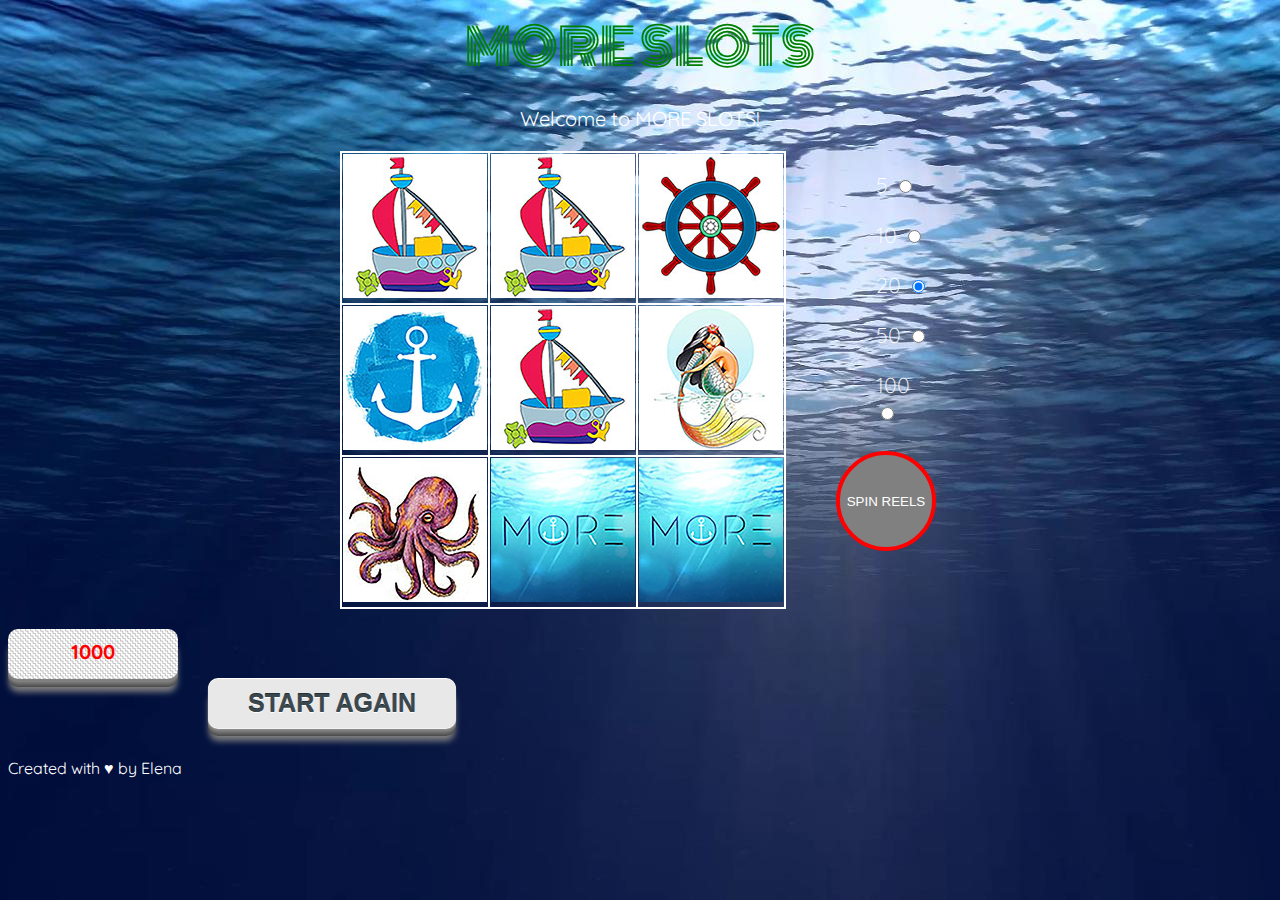
==== index.html @ 9595b636 "loser-cells become transparent" ====
<!DOCTYPE html>
<html lang="en">
<head>
	<meta charset="UTF-8">
	<title>More Slots</title>
	<script src="https://code.jquery.com/jquery-2.2.4.min.js"></script>
	<link href="https://fonts.googleapis.com/css?family=Monoton" rel="stylesheet">
	<link href="https://fonts.googleapis.com/css?family=Quicksand" rel="stylesheet">
	<link rel="stylesheet" type="text/css" href="css/style.css">

</head>
<body>
<!-- <img src = "http://i.giphy.com/3osxYuthM9iM6IEIY8.gif"> -->
<header>MORE SLOTS</header>
<div id="msg">Hello!</div>

<div class = "container">
	<div id="table">
	<table id="board">
		<tr>
			<td class="cell" id="0"><img src=""></td>
			<td class="cell" id="1"><img src=""></td>
			<td class="cell" id="2"><img src=""></td>
		</tr>
		<tr>
			<td class="cell" id="3"><img src=""></td>
			<td class="cell" id="4"><img src=""></td>
			<td class="cell" id="5"><img src=""></td>
		</tr>
		<tr>
			<td class="cell" id="6"><img src=""></td>
			<td class="cell" id="7"><img src=""></td>
			<td class="cell" id="8"><img src=""></td>
		</tr>
	</table>
	</div>
	<div id = "radio">
		<label>5 <input type="radio" name="bet" value="5"></label>
		<label>10 <input type="radio" name="bet" value="10"></label>
		<label>20 <input type="radio" name="bet" value="20" checked></label>
		<label>50 <input type="radio" name="bet" value="50"></label>
		<label>100 <input type="radio" name="bet" value="100"></label>
	</div>
	<button id="spin">SPIN REELS</button>
</div>

<div id="balance">1000</div>

<!-- <button id="resetButton">PLAY AGAIN</button> -->
<a class="button" id="reset-button">
	<span>Start Again</span>
</a>

<footer>Created with ♥ by <span>Elena</span></footer>

<script src="js/main.js"></script>	
</body>
</html>
---- css/style.css ----
body {
	background-image: url(ocean1.jpg);
	background-repeat: no-repeat;
	font-family: 'Quicksand', sans-serif;
}

header {
	font-size: 50px;
	text-align: center;
	color: green;
	font-family: 'Monoton', sans-serif;
}

h1 {
	font-size: 30px;
	text-align: center;
	color: lightgrey;
}

.container {
	margin: 0 auto;
	width: 600px;
	overflow: auto;
}

#table {
	display: inline-block;
	float: left;
}
#balance {
	color: red/*#003399*/;
	background-image: url(background1.jpg);
	margin-top: 20px;
	border-radius: 10px;
	width: 150px;
	height: 30px;
	text-align: center;
	padding: 10px;
	font-size: 20px;
	font-weight: bold;
    -webkit-border-radius: 10px;
    
    -webkit-box-shadow: 
        0px 3px rgba(128,128,128,1), /* gradient effects */
        0px 4px rgba(118,118,118,1),
        0px 5px rgba(108,108,108,1),
        0px 6px rgba(98,98,98,1),
        0px 7px rgba(88,88,88,1),
        0px 8px rgba(78,78,78,1),
        0px 14px 6px -1px rgba(128,128,128,1); /* shadow */
    
    -webkit-transition: -webkit-box-shadow .1s ease-in-out;
}

form {
	color: white;
}

#msg {
	font-size: 20px;
	color: white;
	text-align: center;
	padding-top: 20px;
	padding-bottom: 20px;
}
#board {
	border: solid white 2px;
	border-collapse: collapse;
	/*margin: auto;
	margin: 10 auto;*/
}

#board td {
	width: 75px;
	height: 75px;
	border: solid white 2px;
	color: red;
}

#board td img.loser-cell {
	opacity: 0.3;
}

#spin {
	display: inline-block;
	float: left;
	margin-top: 50px;
	margin-left: 50px;
	border-radius: 50px;
	width: 100px;
	height: 100px;
	border: solid red 4px;
	background-color: grey;
	color: white;
}

/*--- The Radio Buttons ---*/

#radio label {
	display: inline-block;
	float: left;
	position: relative;
	left: 10px;
	font-weight: 200;
	font-size: 1.35em;
	padding: 10px 10px 10px 80px;
	margin: 10px auto;
	height: 10px;
	width: 60px;
	z-index: 1; /*stay on top*/
	cursor: pointer;
	-webkit-transition: all 0.25s linear;
	color: white;
}

label:hover {
	color: green;
}

/*form label .checked {
}*/

footer {
	padding-top: 30px;
	color: white;
}
/*--- The Start Again Button ---*/

.button {
    position: relative;
    top: 00px;
    left: 200px;
    display: inline-block;
    margin: 0 auto;
    
    -webkit-border-radius: 10px;
    
    -webkit-box-shadow: 
        0px 3px rgba(128,128,128,1), /* gradient effects */
        0px 4px rgba(118,118,118,1),
        0px 5px rgba(108,108,108,1),
        0px 6px rgba(98,98,98,1),
        0px 7px rgba(88,88,88,1),
        0px 8px rgba(78,78,78,1),
        0px 14px 6px -1px rgba(128,128,128,1); /* shadow */
    
    -webkit-transition: -webkit-box-shadow .1s ease-in-out;
} 

.button span {
    background-color: #E8E8E8;
    background-image: 
        /* gloss gradient */
        -webkit-gradient(
            linear, 
            left bottom, 
            left top, 
            color-stop(50%,rgba(255,255,255,0)), 
            color-stop(50%,rgba(255,255,255,0.3)), 
            color-stop(100%,rgba(255,255,255,0.2)))
        
        /* dark outside gradient */
        -webkit-gradient(
            linear, 
            left top, 
            right top, 
            color-stop(0%,rgba(210,210,210,0.3)), 
            color-stop(20%,rgba(210,210,210,0)), 
            color-stop(80%,rgba(210,210,210,0)), 
            color-stop(100%,rgba(210,210,210,0.3))),
        
        /* light inner gradient */
        -webkit-gradient(
            linear, 
            left top, 
            right top, 
            color-stop(0%,rgba(255,255,255,0)), 
            color-stop(20%,rgba(255,255,255,0.5)), 
            color-stop(80%,rgba(255,255,255,0.5)), 
            color-stop(100%,rgba(255,255,255,0))),        
        
        /* diagonal line pattern */
        -webkit-gradient(
            linear, 
            0% 100%, 
            100% 0%, 
            color-stop(0%,rgba(255,255,255,0)), 
            color-stop(40%,rgba(255,255,255,0)), 
            color-stop(40%,#D2D2D1), 
            color-stop(60%,#D2D2D1), 
            color-stop(60%,rgba(255,255,255,0)), 
            color-stop(100%,rgba(255,255,255,0)));
    
        -webkit-box-shadow:
            0px -1px #fff, /* top highlight */
            0px 1px 1px #FFFFFF; /* bottom edge */
    
    -webkit-background-size: 100%, 100%, 100%, 4px 4px;
    -webkit-border-radius: 10px;
    -webkit-transition: -webkit-transform .1s ease-in-out;

    display: inline-block;
    padding: 10px 40px 10px 40px;
    color: #3A474D;
    text-transform: uppercase;
    font-family: 'TradeGothicLTStd-BdCn20', sans-serif;
    font-weight: 700;
    font-size: 25px;
    text-shadow: 0px 1px #fff, 0px -1px #262F33;
}

.button span:hover {
    color: #4da6ff;
    text-shadow: 0px -1px #97A63A;
    cursor: pointer;
}

.button:active {
    -webkit-box-shadow: 
        0px 3px rgba(128,128,128,1),
        0px 4px rgba(118,118,118,1),
        0px 5px rgba(108,108,108,1),
        0px 6px rgba(98,98,98,1),
        0px 7px rgba(88,88,88,1),
        0px 8px rgba(78,78,78,1),
        0px 10px 2px 0px rgba(128,128,128,.6); /* shadow */
}

.button:active span{
    -webkit-transform: translate(0, 5px); /* depth of button press */
}
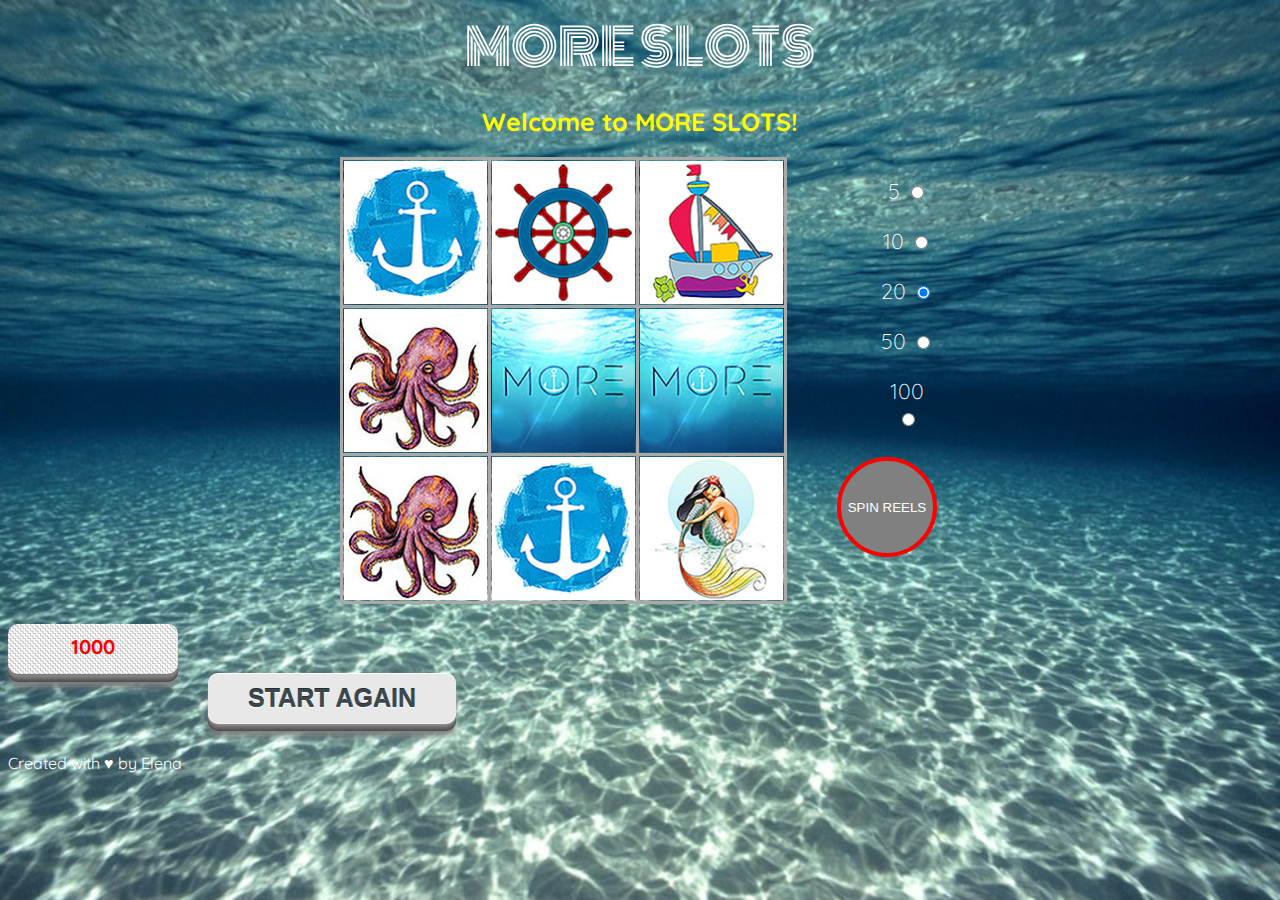
==== commit dc58c1b8: "added sounds and fixed messages when player loses" ====
--- a/index.html
+++ b/index.html
@@ -34,14 +34,16 @@
 		</tr>
 	</table>
 	</div>
-	<div id = "radio">
-		<label>5 <input type="radio" name="bet" value="5"></label>
-		<label>10 <input type="radio" name="bet" value="10"></label>
-		<label>20 <input type="radio" name="bet" value="20" checked></label>
-		<label>50 <input type="radio" name="bet" value="50"></label>
-		<label>100 <input type="radio" name="bet" value="100"></label>
+	<div class="right-column">
+		<div id = "radio">
+			<label>5 <input type="radio" name="bet" value="5"></label>
+			<label>10 <input type="radio" name="bet" value="10"></label>
+			<label>20 <input type="radio" name="bet" value="20" checked></label> <!-- checked - if you want to have a default value -->
+			<label>50 <input type="radio" name="bet" value="50"></label>
+			<label>100 <input type="radio" name="bet" value="100"></label>
+		</div>
+		<button id="spin">SPIN REELS</button>
 	</div>
-	<button id="spin">SPIN REELS</button>
 </div>
 
 <div id="balance">1000</div>
--- a/css/style.css
+++ b/css/style.css
@@ -1,5 +1,6 @@
 body {
-	background-image: url(ocean1.jpg);
+	background-image: url(ocean.jpeg);
+	background-size: cover;
 	background-repeat: no-repeat;
 	font-family: 'Quicksand', sans-serif;
 }
@@ -7,7 +8,7 @@
 header {
 	font-size: 50px;
 	text-align: center;
-	color: green;
+	color: white;
 	font-family: 'Monoton', sans-serif;
 }
 
@@ -15,18 +16,24 @@
 	font-size: 30px;
 	text-align: center;
 	color: lightgrey;
+}
+
+.right-column {
+	background-color: white;
 }
 
 .container {
 	margin: 0 auto;
 	width: 600px;
 	overflow: auto;
+	text-align: center;
 }
 
 #table {
 	display: inline-block;
 	float: left;
 }
+
 #balance {
 	color: red/*#003399*/;
 	background-image: url(background1.jpg);
@@ -57,24 +64,30 @@
 }
 
 #msg {
-	font-size: 20px;
-	color: white;
+	font-size: 25px;
+	color: yellow;
+	font-weight: bold;
 	text-align: center;
 	padding-top: 20px;
 	padding-bottom: 20px;
 }
 #board {
-	border: solid white 2px;
 	border-collapse: collapse;
 	/*margin: auto;
 	margin: 10 auto;*/
 }
 
 #board td {
-	width: 75px;
-	height: 75px;
-	border: solid white 2px;
-	color: red;
+	border: solid darkgrey 3px;
+/*	color: red;*/
+}
+
+#board td img {
+	text-align: center;
+	height: 143px;
+	width: 143px;
+	vertical-align: middle;
+
 }
 
 #board td img.loser-cell {
@@ -113,12 +126,13 @@
 	color: white;
 }
 
-label:hover {
-	color: green;
-}
-
-/*form label .checked {
+/*#radio label input[type=radio] checked {
+	background: yellow;
 }*/
+
+#radio label:hover {
+	color: yellow;
+}
 
 footer {
 	padding-top: 30px;
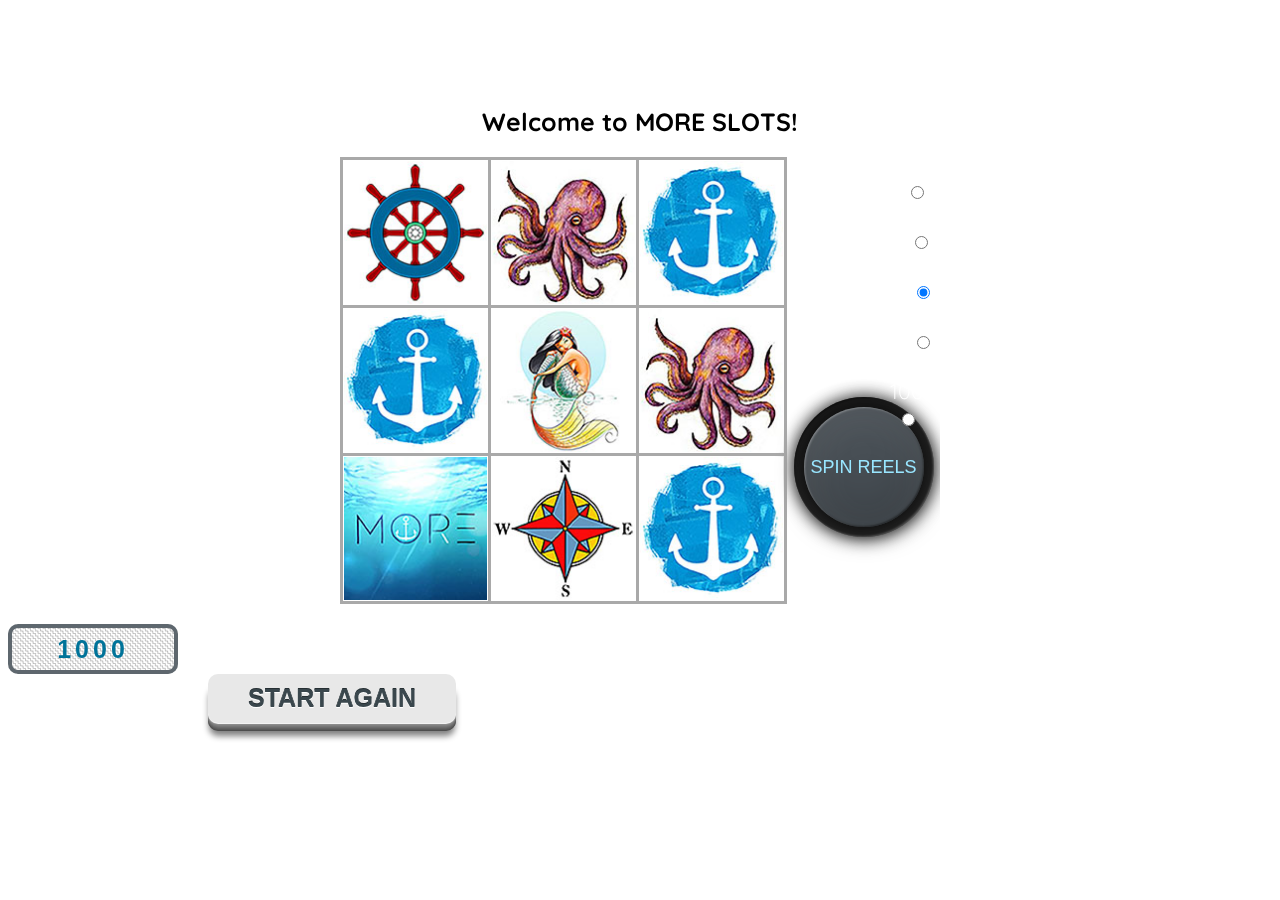
==== commit 66f9e63a: "fixed Spin Reels button" ====
--- a/index.html
+++ b/index.html
@@ -42,16 +42,18 @@
 			<label>50 <input type="radio" name="bet" value="50"></label>
 			<label>100 <input type="radio" name="bet" value="100"></label>
 		</div>
-		<button id="spin">SPIN REELS</button>
+		<!-- <button id="spin">SPIN REELS</button> -->
+		<div class="btn btn-blob" id="spin">SPIN REELS</div>
 	</div>
 </div>
+<div class="bottom">
+	<div id="balance">1000</div>
 
-<div id="balance">1000</div>
-
-<!-- <button id="resetButton">PLAY AGAIN</button> -->
-<a class="button" id="reset-button">
-	<span>Start Again</span>
-</a>
+	<!-- <button id="resetButton">PLAY AGAIN</button> -->
+	<a class="button" id="reset-button">
+		<span>Start Again</span>
+	</a>
+</div>
 
 <footer>Created with ♥ by <span>Elena</span></footer>
 
--- a/css/style.css
+++ b/css/style.css
@@ -1,5 +1,5 @@
 body {
-	background-image: url(ocean.jpeg);
+	background-image: url("http://i.imgur.com/eOWImmj.gif");
 	background-size: cover;
 	background-repeat: no-repeat;
 	font-family: 'Quicksand', sans-serif;
@@ -18,8 +18,13 @@
 	color: lightgrey;
 }
 
+.bottom {
+	position: absolute;
+}
+
 .right-column {
-	background-color: white;
+	float: top;
+	margin: auto;
 }
 
 .container {
@@ -35,26 +40,22 @@
 }
 
 #balance {
-	color: red/*#003399*/;
+	color: #007399;
 	background-image: url(background1.jpg);
+	box-shadow: inset 0 0 0 4px #5e676e;
 	margin-top: 20px;
 	border-radius: 10px;
 	width: 150px;
 	height: 30px;
 	text-align: center;
+	line-height: 30px;
 	padding: 10px;
-	font-size: 20px;
-	font-weight: bold;
+	font-size: 25px;
+	font-weight: 600;
+	font-family: sans-serif;
+	letter-spacing: 4px;
     -webkit-border-radius: 10px;
-    
-    -webkit-box-shadow: 
-        0px 3px rgba(128,128,128,1), /* gradient effects */
-        0px 4px rgba(118,118,118,1),
-        0px 5px rgba(108,108,108,1),
-        0px 6px rgba(98,98,98,1),
-        0px 7px rgba(88,88,88,1),
-        0px 8px rgba(78,78,78,1),
-        0px 14px 6px -1px rgba(128,128,128,1); /* shadow */
+    border: lightblue 3px;
     
     -webkit-transition: -webkit-box-shadow .1s ease-in-out;
 }
@@ -65,7 +66,7 @@
 
 #msg {
 	font-size: 25px;
-	color: yellow;
+	color: black;
 	font-weight: bold;
 	text-align: center;
 	padding-top: 20px;
@@ -92,19 +93,6 @@
 
 #board td img.loser-cell {
 	opacity: 0.3;
-}
-
-#spin {
-	display: inline-block;
-	float: left;
-	margin-top: 50px;
-	margin-left: 50px;
-	border-radius: 50px;
-	width: 100px;
-	height: 100px;
-	border: solid red 4px;
-	background-color: grey;
-	color: white;
 }
 
 /*--- The Radio Buttons ---*/
@@ -138,6 +126,65 @@
 	padding-top: 30px;
 	color: white;
 }
+
+/* ---- Spin Reels Button --- */
+
+.btn {
+	display: inline-block;
+	position: relative; 
+	cursor: pointer;
+	width: 120px;
+	height: 120px;
+	line-height: 120px;
+	background: #464d53;
+	margin: 0px auto;
+	text-align: center;
+	border-radius: 999px;
+	color: #99e6ff;
+	font-size: 18px;
+	font-family: sans-serif;
+	box-shadow: 
+		inset 1px 1px 2px rgba(255,255,255,0.3), 
+		inset 3px 15px 45px rgba(255,255,255,0.1),
+		inset -1px -1px 2px rgba(0,0,0,0.5), 
+		inset -3px -15px 45px rgba(0,0,0,0.2),
+		1px 5px 30px -4px rgba(0,0,0,1);
+	  -webkit-transition: 0.1s ease-out;
+	  -moz-transition:    0.1s ease-out;
+	  -o-transition:      0.1s ease-out;
+	  transition:         0.1s ease-out;
+}
+
+.btn:before {
+	content: "";
+	background: #1A1A1A;
+	/*display: inline-block;*/
+	width: 140px;
+	height: 140px;
+	position: absolute;
+	top: -10px;
+	left: -10px;
+	z-index: -1;
+	border-radius: 999px;
+	box-shadow: inset -1px -1px 2px rgba(255,255,255,0.3), 
+	inset -5px -15px 40px rgba(255,255,255,0.1),
+	inset 1px 1px 2px rgba(0,0,0,0.5), 
+	inset 5px 15px 40px rgba(0,0,0,0.2),
+	-2px -40px 50px -20px rgba(255,255,255,0.1),
+	/*2px 35px 50px -10px rgba(0,0,0,0.4),*/
+	0px 0px 15px 2px rgba(60,60,60,1);
+}
+
+.btn:active {
+	color: rgba(0,0,0,0.7);
+	text-shadow: 1px 1px 0px rgba(255,255,255,0.15);
+	box-shadow: inset 1px 1px 2px rgba(255,255,255,0.3), 
+	          inset 3px 15px 45px rgba(0,0,0,0.2),
+	          inset -1px -1px 2px rgba(0,0,0,0.5), 
+	          inset -3px -15px 45px rgba(255,255,255,0.1),
+	          1px 5px 10px -4px rgba(0,0,0,1);
+}
+
 /*--- The Start Again Button ---*/
 
 .button {
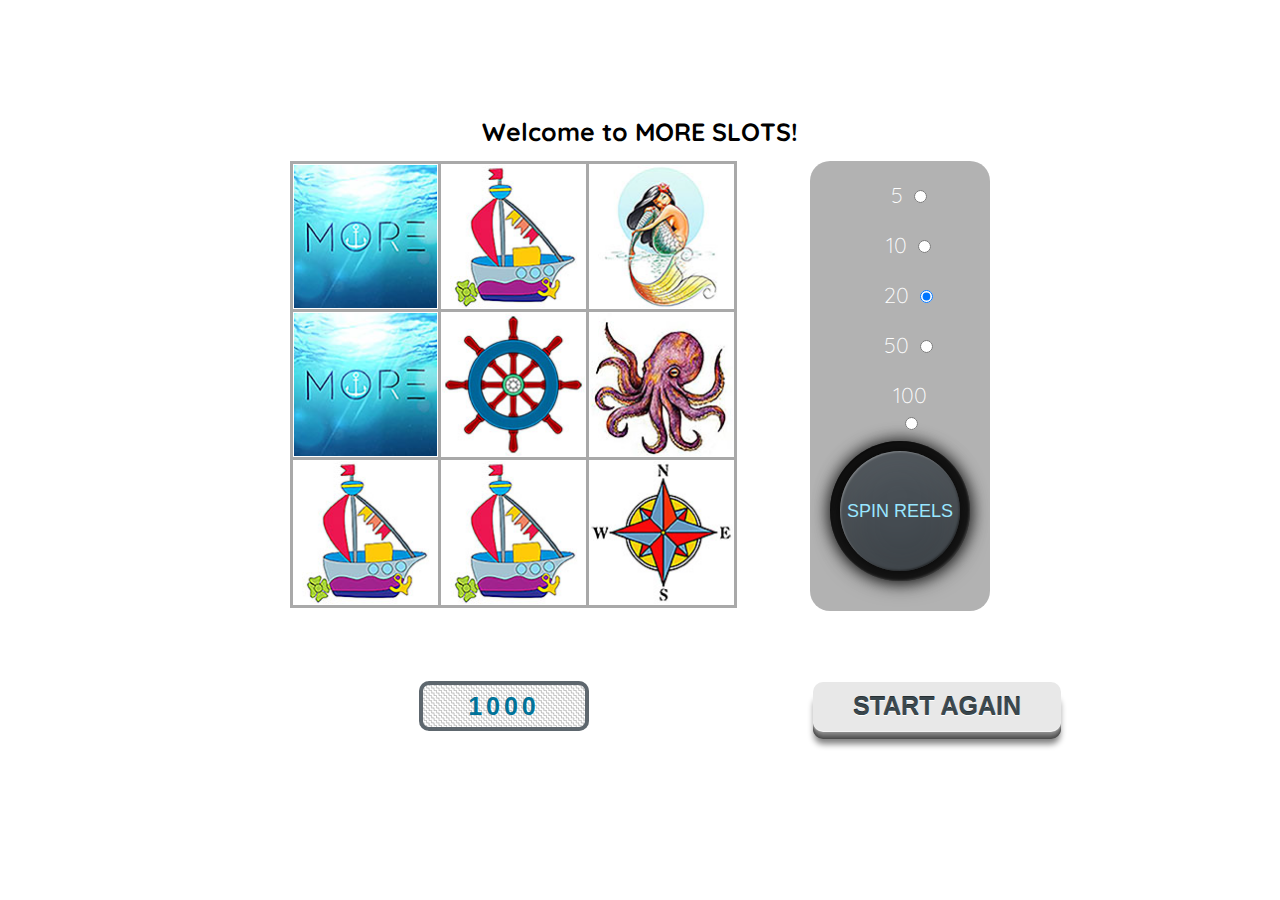
==== commit f1cff010: "basic alignment" ====
--- a/index.html
+++ b/index.html
@@ -50,9 +50,9 @@
 	<div id="balance">1000</div>
 
 	<!-- <button id="resetButton">PLAY AGAIN</button> -->
-	<a class="button" id="reset-button">
+	<div class="button" id="reset-button">
 		<span>Start Again</span>
-	</a>
+	</div>
 </div>
 
 <footer>Created with ♥ by <span>Elena</span></footer>
--- a/css/style.css
+++ b/css/style.css
@@ -10,6 +10,7 @@
 	text-align: center;
 	color: white;
 	font-family: 'Monoton', sans-serif;
+	margin-bottom: 20px;
 }
 
 h1 {
@@ -19,31 +20,47 @@
 }
 
 .bottom {
-	position: absolute;
+	text-align: center;
+	width: 500px;
+	margin: 0 auto;
+	display: block;
 }
 
 .right-column {
-	float: top;
+	float: right;
 	margin: auto;
+	display: inline-block;
+	height: 450px;
+	width: 180px;
+	background-color: rgba(0, 0, 0, 0.3);
+	border-radius: 20px;
+	/*border-style: solid;*/
+	border-image-source: : url(shell1.png); /*doesn't work*/
+	border-image-repeat: round;
+	border-image-slice: 20 22;
 }
 
 .container {
 	margin: 0 auto;
-	width: 600px;
+	width: 700px;
 	overflow: auto;
 	text-align: center;
+	padding-top: 10px;
+	margin-bottom: 30px;
 }
 
 #table {
 	display: inline-block;
+	position: relative;
 	float: left;
 }
 
 #balance {
 	color: #007399;
+	display: inline-block;
 	background-image: url(background1.jpg);
 	box-shadow: inset 0 0 0 4px #5e676e;
-	margin-top: 20px;
+	margin: 40px 20px 10px 0;
 	border-radius: 10px;
 	width: 150px;
 	height: 30px;
@@ -54,26 +71,31 @@
 	font-weight: 600;
 	font-family: sans-serif;
 	letter-spacing: 4px;
-    -webkit-border-radius: 10px;
     border: lightblue 3px;
-    
-    -webkit-transition: -webkit-box-shadow .1s ease-in-out;
-}
-
-form {
+}
+
+/*form {
 	color: white;
-}
+}*/
 
 #msg {
 	font-size: 25px;
 	color: black;
 	font-weight: bold;
 	text-align: center;
-	padding-top: 20px;
+	padding-top: 10px;
 	padding-bottom: 20px;
-}
+	background-color: rgba(255, 255, 255, 0.5);
+	display: block;
+	margin: 0 auto;
+	width: 700px;
+	height: 15px;
+	border-radius: 20px;
+}
+
 #board {
 	border-collapse: collapse;
+	border-image: url(shell1.png) 25% round;
 	/*margin: auto;
 	margin: 10 auto;*/
 }
@@ -104,7 +126,7 @@
 	left: 10px;
 	font-weight: 200;
 	font-size: 1.35em;
-	padding: 10px 10px 10px 80px;
+	padding: 10px 10px 10px 60px;
 	margin: 10px auto;
 	height: 10px;
 	width: 60px;
@@ -137,7 +159,7 @@
 	height: 120px;
 	line-height: 120px;
 	background: #464d53;
-	margin: 0px auto;
+	margin: 40px 0 0 0px;/*0px auto;*/
 	text-align: center;
 	border-radius: 999px;
 	color: #99e6ff;
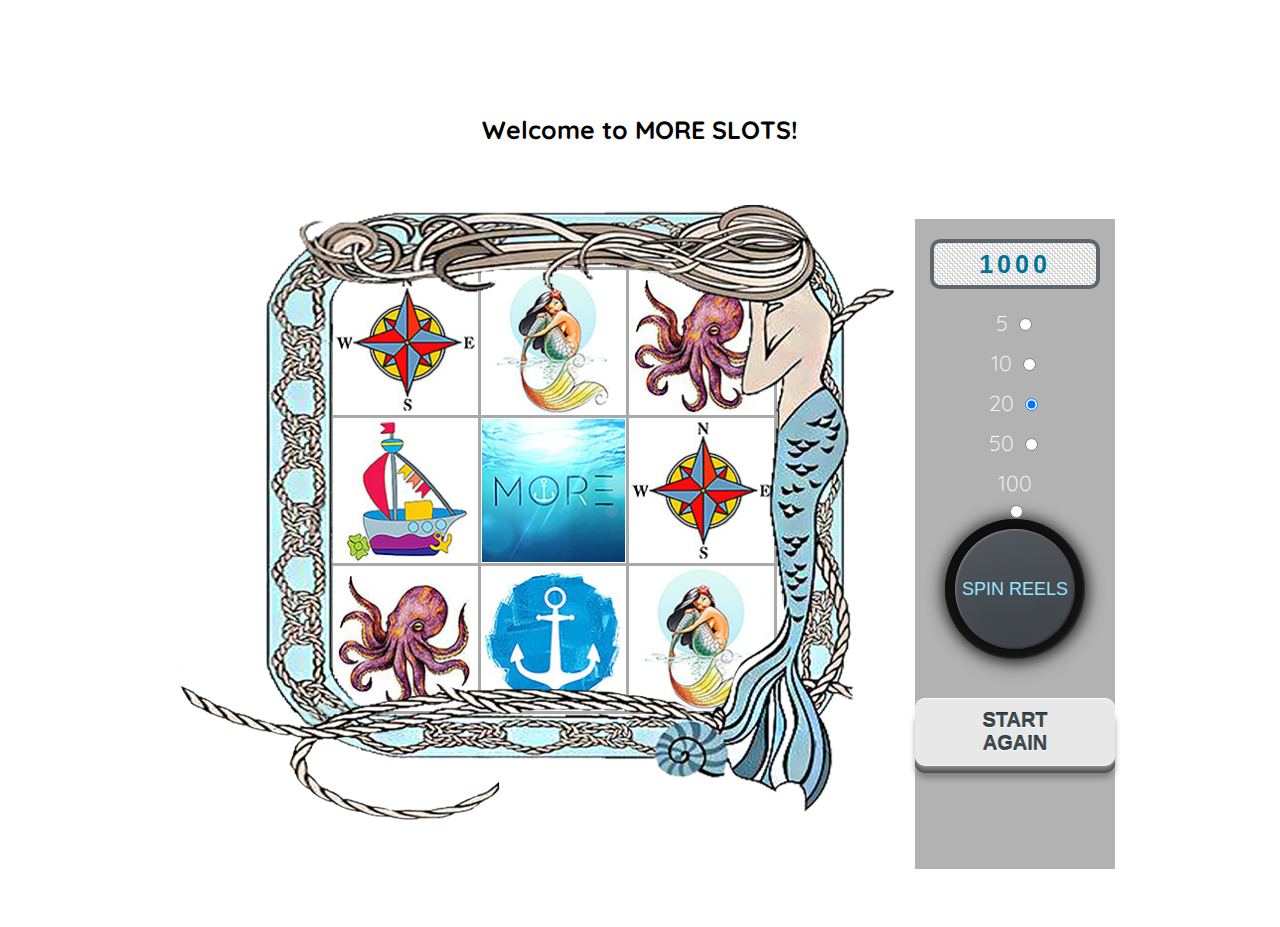
==== commit cd5c2081: "fixed alignment and graphics" ====
--- a/index.html
+++ b/index.html
@@ -16,25 +16,27 @@
 
 <div class = "container">
 	<div id="table">
-	<table id="board">
-		<tr>
-			<td class="cell" id="0"><img src=""></td>
-			<td class="cell" id="1"><img src=""></td>
-			<td class="cell" id="2"><img src=""></td>
-		</tr>
-		<tr>
-			<td class="cell" id="3"><img src=""></td>
-			<td class="cell" id="4"><img src=""></td>
-			<td class="cell" id="5"><img src=""></td>
-		</tr>
-		<tr>
-			<td class="cell" id="6"><img src=""></td>
-			<td class="cell" id="7"><img src=""></td>
-			<td class="cell" id="8"><img src=""></td>
-		</tr>
-	</table>
+		<table id="board">
+			<tr>
+				<td class="cell" id="0"><img src=""></td>
+				<td class="cell" id="1"><img src=""></td>
+				<td class="cell" id="2"><img src=""></td>
+			</tr>
+			<tr>
+				<td class="cell" id="3"><img src=""></td>
+				<td class="cell" id="4"><img src=""></td>
+				<td class="cell" id="5"><img src=""></td>
+			</tr>
+			<tr>
+				<td class="cell" id="6"><img src=""></td>
+				<td class="cell" id="7"><img src=""></td>
+				<td class="cell" id="8"><img src=""></td>
+			</tr>
+		</table>
+		<img id="table-frame" src="css/mermaid-frame.png">
 	</div>
 	<div class="right-column">
+		<div id="balance">1000</div>
 		<div id = "radio">
 			<label>5 <input type="radio" name="bet" value="5"></label>
 			<label>10 <input type="radio" name="bet" value="10"></label>
@@ -44,14 +46,9 @@
 		</div>
 		<!-- <button id="spin">SPIN REELS</button> -->
 		<div class="btn btn-blob" id="spin">SPIN REELS</div>
-	</div>
-</div>
-<div class="bottom">
-	<div id="balance">1000</div>
-
-	<!-- <button id="resetButton">PLAY AGAIN</button> -->
-	<div class="button" id="reset-button">
+		<div class="button" id="reset-button">
 		<span>Start Again</span>
+		</div>
 	</div>
 </div>
 
--- a/css/style.css
+++ b/css/style.css
@@ -3,6 +3,7 @@
 	background-size: cover;
 	background-repeat: no-repeat;
 	font-family: 'Quicksand', sans-serif;
+	position: relative;
 }
 
 header {
@@ -30,20 +31,24 @@
 	float: right;
 	margin: auto;
 	display: inline-block;
-	height: 450px;
-	width: 180px;
+	height: 650px;
+	width: 200px;
 	background-color: rgba(0, 0, 0, 0.3);
+	margin-top: 55px;
+/*	border: 30px solid transparent;
 	border-radius: 20px;
-	/*border-style: solid;*/
-	border-image-source: : url(shell1.png); /*doesn't work*/
+	padding: 15px;
+	border-style: solid;
+	border-image: url(shell-rendered.png); 
 	border-image-repeat: round;
-	border-image-slice: 20 22;
+	border-image-slice: 20;
+	border-image-width: 20px;*/
 }
 
 .container {
 	margin: 0 auto;
-	width: 700px;
-	overflow: auto;
+	width: 950px;
+*/	overflow: auto;
 	text-align: center;
 	padding-top: 10px;
 	margin-bottom: 30px;
@@ -52,7 +57,15 @@
 #table {
 	display: inline-block;
 	position: relative;
+	height: 700px;
 	float: left;
+}
+
+#table-frame {
+	display: inline-block;
+	position: absolute;
+	top: 27px;
+	left: 10px;
 }
 
 #balance {
@@ -60,7 +73,7 @@
 	display: inline-block;
 	background-image: url(background1.jpg);
 	box-shadow: inset 0 0 0 4px #5e676e;
-	margin: 40px 20px 10px 0;
+	margin: 20px 0 0 0;
 	border-radius: 10px;
 	width: 150px;
 	height: 30px;
@@ -74,6 +87,8 @@
     border: lightblue 3px;
 }
 
+
+
 /*form {
 	color: white;
 }*/
@@ -83,19 +98,22 @@
 	color: black;
 	font-weight: bold;
 	text-align: center;
-	padding-top: 10px;
+	padding-top: 8px;
 	padding-bottom: 20px;
 	background-color: rgba(255, 255, 255, 0.5);
 	display: block;
 	margin: 0 auto;
 	width: 700px;
-	height: 15px;
+	height: 20px;
 	border-radius: 20px;
 }
 
 #board {
 	border-collapse: collapse;
 	border-image: url(shell1.png) 25% round;
+	position: absolute;
+	top: 103px;
+	left: 165px;
 	/*margin: auto;
 	margin: 10 auto;*/
 }
@@ -110,7 +128,6 @@
 	height: 143px;
 	width: 143px;
 	vertical-align: middle;
-
 }
 
 #board td img.loser-cell {
@@ -126,7 +143,7 @@
 	left: 10px;
 	font-weight: 200;
 	font-size: 1.35em;
-	padding: 10px 10px 10px 60px;
+	padding: 10px 10px 0 60px;
 	margin: 10px auto;
 	height: 10px;
 	width: 60px;
@@ -147,6 +164,7 @@
 footer {
 	padding-top: 30px;
 	color: white;
+	clear: both;
 }
 
 /* ---- Spin Reels Button --- */
@@ -211,8 +229,8 @@
 
 .button {
     position: relative;
-    top: 00px;
-    left: 200px;
+    top: 50px;
+/*    left: 200px;*/
     display: inline-block;
     margin: 0 auto;
     
@@ -288,7 +306,7 @@
     text-transform: uppercase;
     font-family: 'TradeGothicLTStd-BdCn20', sans-serif;
     font-weight: 700;
-    font-size: 25px;
+    font-size: 20px;
     text-shadow: 0px 1px #fff, 0px -1px #262F33;
 }
 
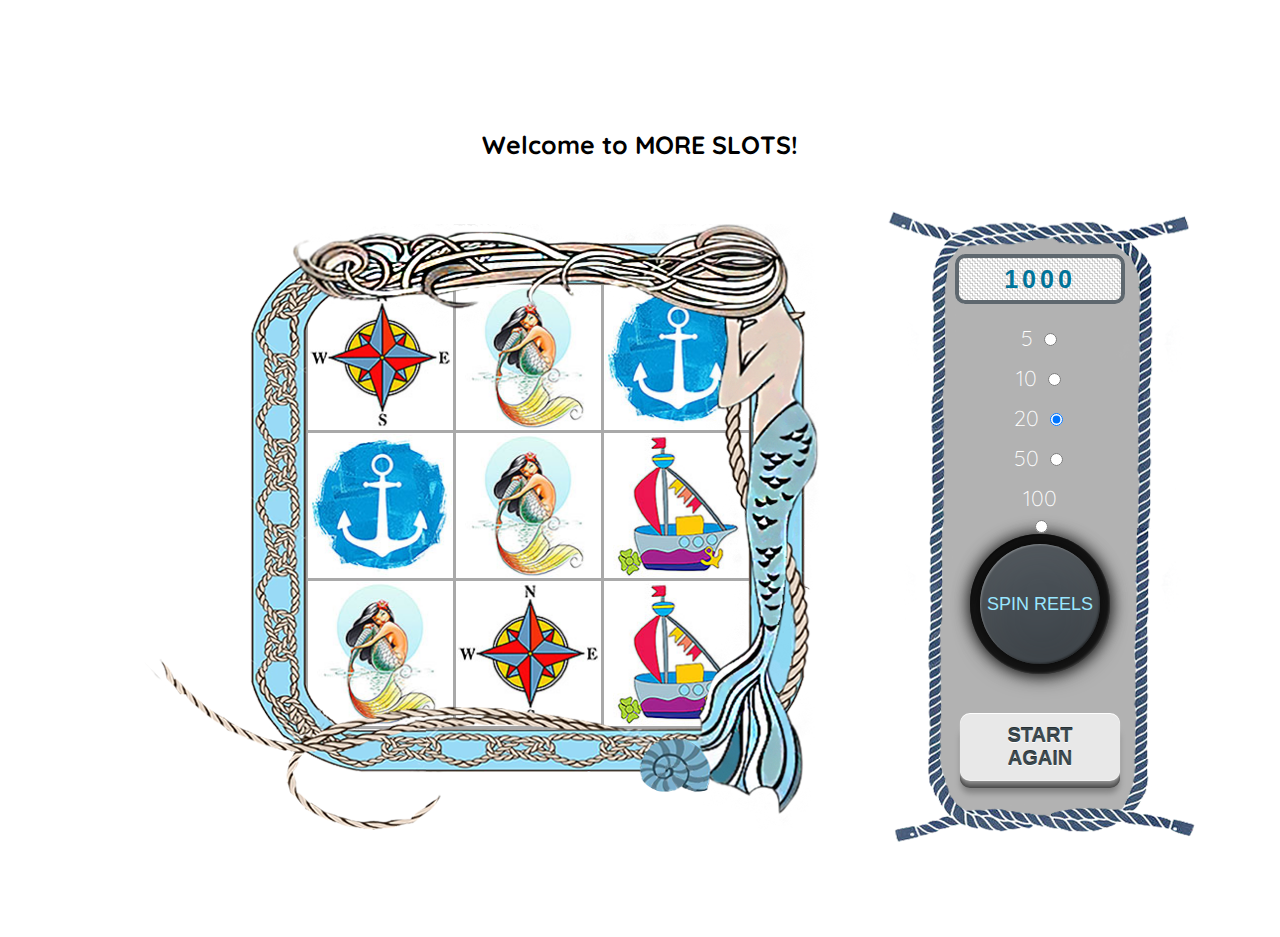
==== commit 34644a13: "game is complete. working on instruction" ====
--- a/index.html
+++ b/index.html
@@ -10,7 +10,6 @@
 
 </head>
 <body>
-<!-- <img src = "http://i.giphy.com/3osxYuthM9iM6IEIY8.gif"> -->
 <header>MORE SLOTS</header>
 <div id="msg">Hello!</div>
 
@@ -36,6 +35,7 @@
 		<img id="table-frame" src="css/mermaid-frame.png">
 	</div>
 	<div class="right-column">
+		<img id="column-frame" src="css/line-frame.png">
 		<div id="balance">1000</div>
 		<div id = "radio">
 			<label>5 <input type="radio" name="bet" value="5"></label>
@@ -44,7 +44,6 @@
 			<label>50 <input type="radio" name="bet" value="50"></label>
 			<label>100 <input type="radio" name="bet" value="100"></label>
 		</div>
-		<!-- <button id="spin">SPIN REELS</button> -->
 		<div class="btn btn-blob" id="spin">SPIN REELS</div>
 		<div class="button" id="reset-button">
 		<span>Start Again</span>
--- a/css/style.css
+++ b/css/style.css
@@ -7,7 +7,7 @@
 }
 
 header {
-	font-size: 50px;
+	font-size: 60px;
 	text-align: center;
 	color: white;
 	font-family: 'Monoton', sans-serif;
@@ -28,27 +28,20 @@
 }
 
 .right-column {
+	position: relative;
 	float: right;
 	margin: auto;
 	display: inline-block;
-	height: 650px;
+	height: 585px;
 	width: 200px;
 	background-color: rgba(0, 0, 0, 0.3);
 	margin-top: 55px;
-/*	border: 30px solid transparent;
-	border-radius: 20px;
-	padding: 15px;
-	border-style: solid;
-	border-image: url(shell-rendered.png); 
-	border-image-repeat: round;
-	border-image-slice: 20;
-	border-image-width: 20px;*/
+	border-radius: 30px;
 }
 
 .container {
 	margin: 0 auto;
-	width: 950px;
-*/	overflow: auto;
+	width: 1000px;
 	text-align: center;
 	padding-top: 10px;
 	margin-bottom: 30px;
@@ -61,11 +54,18 @@
 	float: left;
 }
 
-#table-frame {
+#table-frame { 
 	display: inline-block;
 	position: absolute;
-	top: 27px;
-	left: 10px;
+	top: 45px;
+	left: 4px;
+}
+
+#column-frame {
+	display: inline-block;
+	position: absolute;
+	top: -31px;
+	left: -56px;
 }
 
 #balance {
@@ -86,12 +86,6 @@
 	letter-spacing: 4px;
     border: lightblue 3px;
 }
-
-
-
-/*form {
-	color: white;
-}*/
 
 #msg {
 	font-size: 25px;
@@ -106,6 +100,7 @@
 	width: 700px;
 	height: 20px;
 	border-radius: 20px;
+	border: rgba(255, 255, 255, 0.2) 4px;
 }
 
 #board {
@@ -114,13 +109,10 @@
 	position: absolute;
 	top: 103px;
 	left: 165px;
-	/*margin: auto;
-	margin: 10 auto;*/
 }
 
 #board td {
 	border: solid darkgrey 3px;
-/*	color: red;*/
 }
 
 #board td img {
@@ -153,10 +145,6 @@
 	color: white;
 }
 
-/*#radio label input[type=radio] checked {
-	background: yellow;
-}*/
-
 #radio label:hover {
 	color: yellow;
 }
@@ -177,7 +165,7 @@
 	height: 120px;
 	line-height: 120px;
 	background: #464d53;
-	margin: 40px 0 0 0px;/*0px auto;*/
+	margin: 40px 0 0 0px;
 	text-align: center;
 	border-radius: 999px;
 	color: #99e6ff;
@@ -230,9 +218,10 @@
 .button {
     position: relative;
     top: 50px;
-/*    left: 200px;*/
     display: inline-block;
     margin: 0 auto;
+    margin-left: 20px;
+    margin-right: 20px;
     
     -webkit-border-radius: 10px;
     
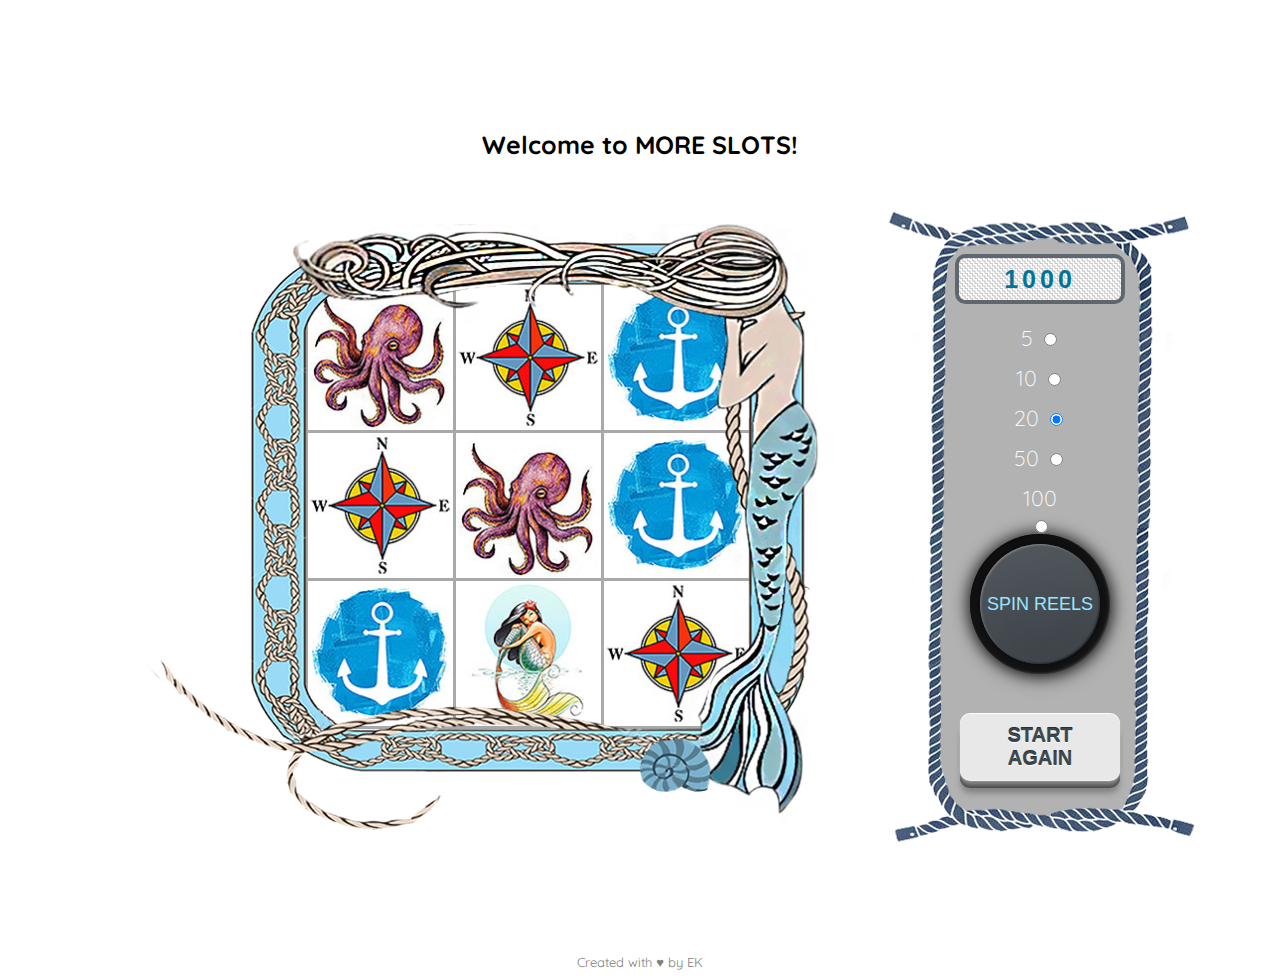
==== commit ff5863b1: "game is complete" ====
--- a/index.html
+++ b/index.html
@@ -10,49 +10,50 @@
 
 </head>
 <body>
-<header>MORE SLOTS</header>
-<div id="msg">Hello!</div>
-
-<div class = "container">
-	<div id="table">
-		<table id="board">
-			<tr>
-				<td class="cell" id="0"><img src=""></td>
-				<td class="cell" id="1"><img src=""></td>
-				<td class="cell" id="2"><img src=""></td>
-			</tr>
-			<tr>
-				<td class="cell" id="3"><img src=""></td>
-				<td class="cell" id="4"><img src=""></td>
-				<td class="cell" id="5"><img src=""></td>
-			</tr>
-			<tr>
-				<td class="cell" id="6"><img src=""></td>
-				<td class="cell" id="7"><img src=""></td>
-				<td class="cell" id="8"><img src=""></td>
-			</tr>
-		</table>
-		<img id="table-frame" src="css/mermaid-frame.png">
-	</div>
-	<div class="right-column">
-		<img id="column-frame" src="css/line-frame.png">
-		<div id="balance">1000</div>
-		<div id = "radio">
-			<label>5 <input type="radio" name="bet" value="5"></label>
-			<label>10 <input type="radio" name="bet" value="10"></label>
-			<label>20 <input type="radio" name="bet" value="20" checked></label> <!-- checked - if you want to have a default value -->
-			<label>50 <input type="radio" name="bet" value="50"></label>
-			<label>100 <input type="radio" name="bet" value="100"></label>
+	<header>MORE SLOTS</header>
+	<div id="msg">Hello!</div>
+	<div class = "container">
+		<div id="table">
+			<table id="board">
+				<tr>
+					<td class="cell" id="0"><img src=""></td>
+					<td class="cell" id="1"><img src=""></td>
+					<td class="cell" id="2"><img src=""></td>
+				</tr>
+				<tr>
+					<td class="cell" id="3"><img src=""></td>
+					<td class="cell" id="4"><img src=""></td>
+					<td class="cell" id="5"><img src=""></td>
+				</tr>
+				<tr>
+					<td class="cell" id="6"><img src=""></td>
+					<td class="cell" id="7"><img src=""></td>
+					<td class="cell" id="8"><img src=""></td>
+				</tr>
+			</table>
+			<img id="table-frame" src="css/mermaid-frame.png">
 		</div>
-		<div class="btn btn-blob" id="spin">SPIN REELS</div>
-		<div class="button" id="reset-button">
-		<span>Start Again</span>
+		<div class="right-column">
+			<img id="column-frame" src="css/line-frame.png">
+			<div id="balance">1000</div>
+			<div id = "radio">
+				<label>5 <input type="radio" name="bet" value="5"></label>
+				<label>10 <input type="radio" name="bet" value="10"></label>
+				<label>20 <input type="radio" name="bet" value="20" checked></label> <!-- checked - if you want to have a default value -->
+				<label>50 <input type="radio" name="bet" value="50"></label>
+				<label>100 <input type="radio" name="bet" value="100"></label>
+			</div>
+			<div class="btn btn-blob" id="spin">SPIN REELS</div>
+			<div class="button" id="reset-button">
+				<span>Start Again</span>
+			</div>
 		</div>
 	</div>
-</div>
+	<footer>
+		<div class="how-to-play"> <a href="instructions.html">HOW TO PLAY</a></div>
+		<div class="signature">Created with ♥ by <span>EK</span></div>
+	</footer>
 
-<footer>Created with ♥ by <span>Elena</span></footer>
-
-<script src="js/main.js"></script>	
+	<script src="js/main.js"></script>	
 </body>
 </html>--- a/css/style.css
+++ b/css/style.css
@@ -44,7 +44,6 @@
 	width: 1000px;
 	text-align: center;
 	padding-top: 10px;
-	margin-bottom: 30px;
 }
 
 #table {
@@ -151,8 +150,21 @@
 
 footer {
 	padding-top: 30px;
+	color: #808080;
+	clear: both;
+	text-align: center;
+	font-size: 13px;
+}
+
+.signature {
+	padding-top: 20px;
+}
+
+.how-to-play a {
+	font-size: 20px;
 	color: white;
-	clear: both;
+	text-decoration: none;
+	margin-bottom: 20px;
 }
 
 /* ---- Spin Reels Button --- */
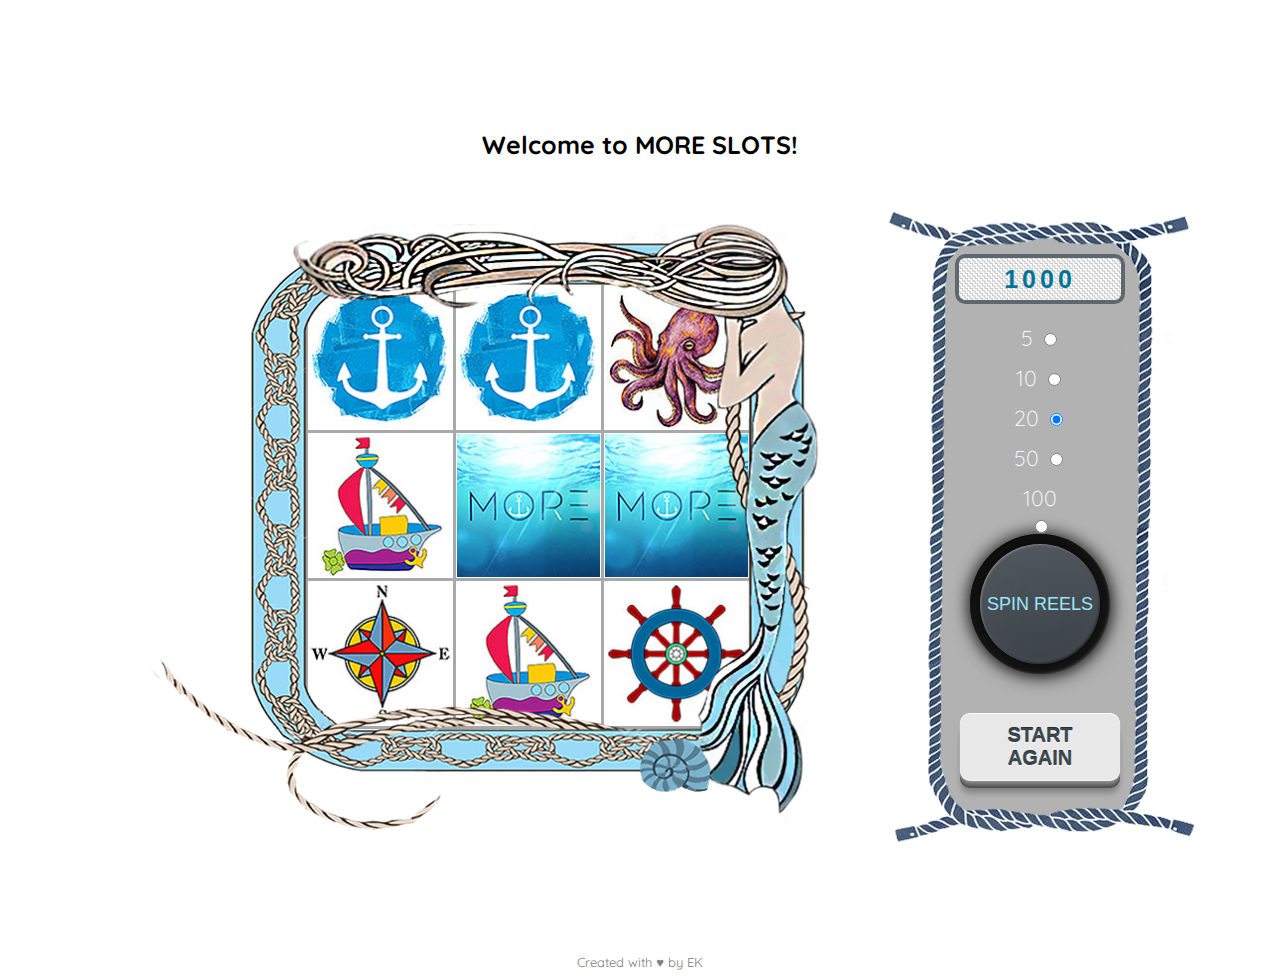
==== commit 947f13d8: "cleaned up code after peer review" ====
--- a/index.html
+++ b/index.html
@@ -12,7 +12,7 @@
 <body>
 	<header>MORE SLOTS</header>
 	<div id="msg">Hello!</div>
-	<div class = "container">
+	<div class="container">
 		<div id="table">
 			<table id="board">
 				<tr>
--- a/css/style.css
+++ b/css/style.css
@@ -198,7 +198,6 @@
 .btn:before {
 	content: "";
 	background: #1A1A1A;
-	/*display: inline-block;*/
 	width: 140px;
 	height: 140px;
 	position: absolute;
@@ -211,7 +210,6 @@
 	inset 1px 1px 2px rgba(0,0,0,0.5), 
 	inset 5px 15px 40px rgba(0,0,0,0.2),
 	-2px -40px 50px -20px rgba(255,255,255,0.1),
-	/*2px 35px 50px -10px rgba(0,0,0,0.4),*/
 	0px 0px 15px 2px rgba(60,60,60,1);
 }
 
